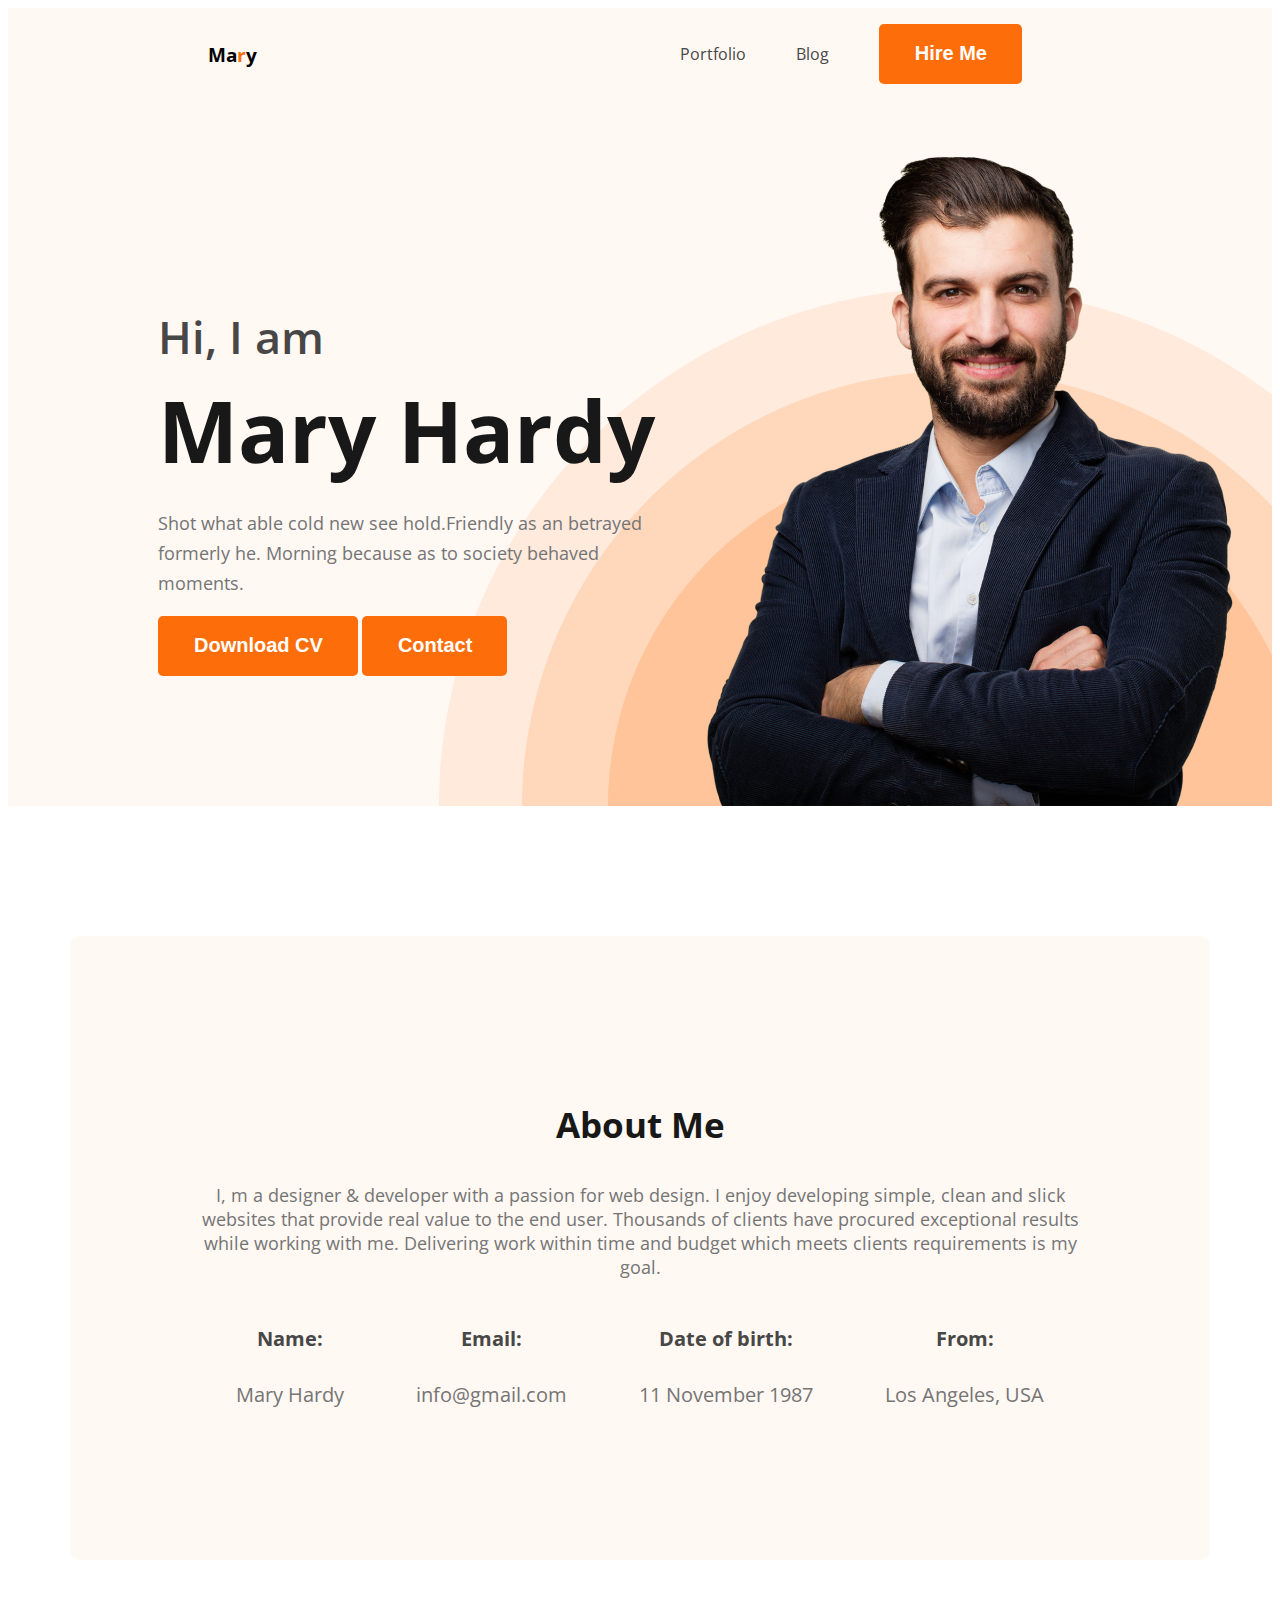
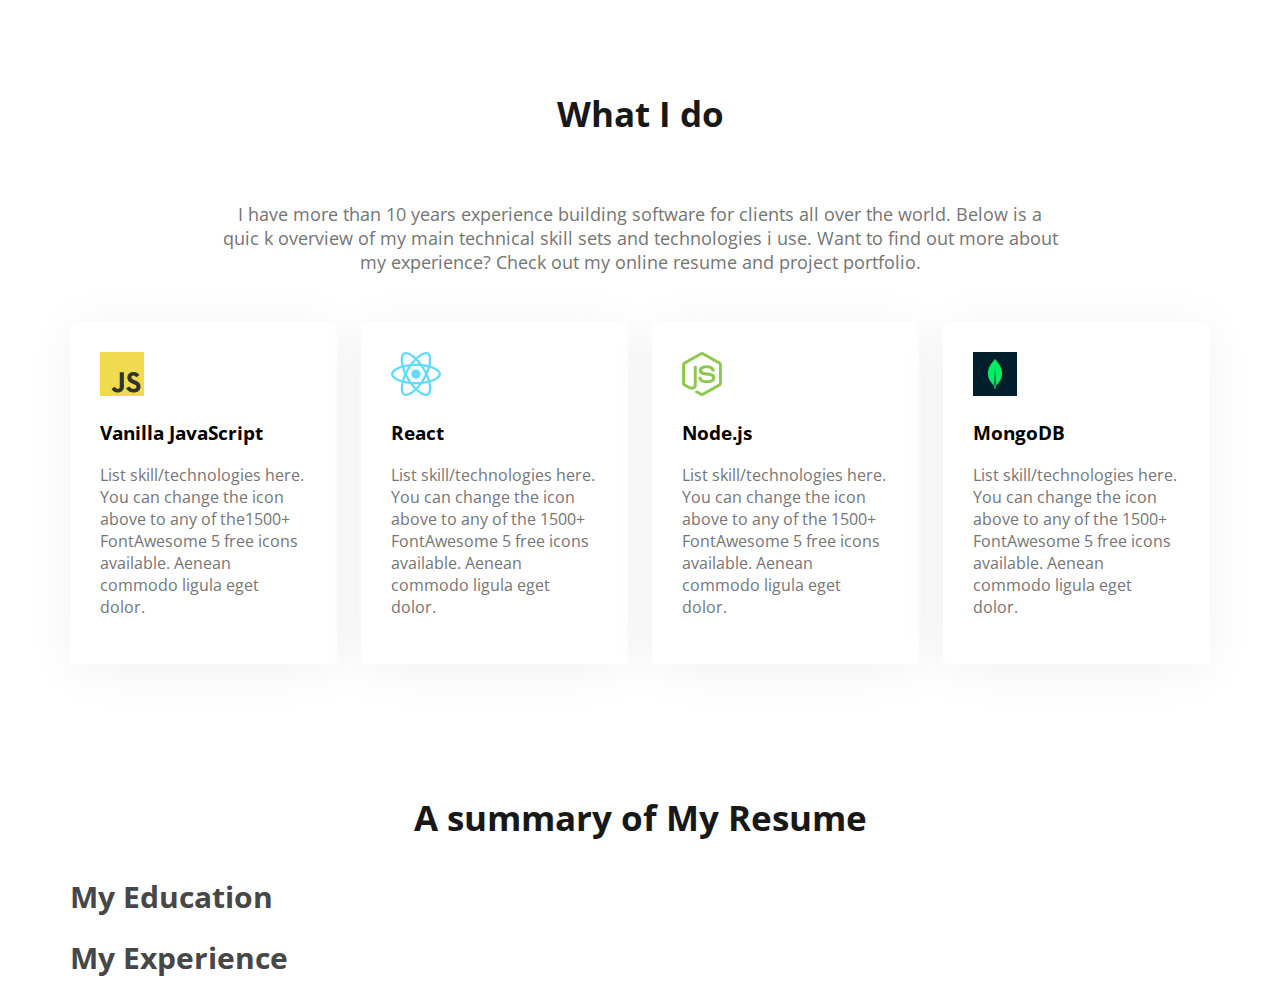
==== MyIndex.html @ 33abfcbc "Created A Resume Section" ====
<!DOCTYPE html>
<html lang="en">

<head>
    <meta charset="UTF-8">
    <meta name="viewport" content="width=device-width, initial-scale=1.0">
    <title>Developer Portfolio</title>
    <style>
        @import url('https://fonts.googleapis.com/css2?family=Open+Sans:wght@400;700;800&display=swap');
    </style>
    <link rel="stylesheet" href="Style/Portfolio.css">
</head>

<body>
    <header class="header">
        <nav>
            <h3 class="headline">Ma<span class="primary-text">r</span>y</h3>
            <ul>
                <li><a href="portfolio.html">Portfolio</a></li>
                <li><a href="blog.html">Blog</a></li>
                <li><button class="primary-button">Hire Me</button></li>
            </ul>
        </nav>
        <div class="banner">
            <div>
                <h3 class="banner-greeting">Hi, I am</h3>
                <h1 class="banner-title">Mary Hardy</h1>
                <p class="banner-paragraph">Shot what able cold new see hold.Friendly as an betrayed formerly he.
                    Morning because as to society behaved moments.</p>
                <button class="primary-button">Download CV</button>
                <button class="primary-button">Contact</button>
            </div>
            <img class="profile-image" src="images/hardy.png" alt="">
        </div>
    </header>
    <main>
        <!-- About Me -->
        <section class="about">
            <h3 class="section-title">About Me</h3>
            <p class="section-description">I, m a designer & developer with a passion for web design. I enjoy developing
                simple, clean and slick websites that provide real value to the end user. Thousands of clients have
                procured exceptional results while working with me. Delivering work within time and budget which meets
                clients requirements is my goal.</p>
            <div class="about-section-container">
                <div class="about-info">
                    <h4 class="info-title">Name:</h4>
                    <p class="info-description">Mary Hardy </p>
                </div>
                <div class="about-info">
                    <h4 class="info-title">Email:</h4>
                    <p class="info-description">info@gmail.com</p>
                </div>
                <div class="about-info">
                    <h4 class="info-title">Date of birth:</h4>
                    <p class="info-description">11 November 1987</p>
                </div>
                <div class="about-info">
                    <h4 class="info-title">From:</h4>
                    <p class="info-description">Los Angeles, USA</p>
                </div>
            </div>
        </section>
        <!-- What I do -->
        <section>
            <h3 class="section-title">What I do</h3>
            <p id="what-i-do-description" class="section-description">
                I have more than 10 years experience
                building software for clients all over the world.
                Below is a quic




                k overview of my main technical skill sets and technologies i use.
                Want to find out more about my experience?
                Check out my online resume and project portfolio.
            </p>

            <div class="skill-container">
                <!-- .skill*4>img+h3.skill-title+p.skill-description -->
                <div class="skill">
                    <img src="images/icons/js.png" alt="">
                    <h3 class="skill-title">Vanilla JavaScript</h3>
                    <p class="skill-description">List skill/technologies here. You can change the icon above to any of
                        the1500+ FontAwesome 5 free icons available. Aenean commodo ligula eget dolor.</p>
                </div>
                <div class="skill">
                    <img src="images/icons/react.png" alt="">
                    <h3 class="skill-title">React</h3>
                    <p class="skill-description">List skill/technologies here. You can change the icon above to any of
                        the 1500+ FontAwesome 5 free icons available. Aenean commodo ligula eget dolor.</p>
                </div>
                <div class="skill">
                    <img src="images/icons/nodejs.png" alt="">
                    <h3 class="skill-title">Node.js</h3>
                    <p class="skill-description">List skill/technologies here. You can change the icon above to any of
                        the 1500+ FontAwesome 5 free icons available. Aenean commodo ligula eget dolor.</p>
                </div>
                <div class="skill">
                    <img src="images/icons/mongo.png" alt="">
                    <h3 class="skill-title">MongoDB</h3>
                    <p class="skill-description">List skill/technologies here. You can change the icon above to any of
                        the 1500+ FontAwesome 5 free icons available. Aenean commodo ligula eget dolor.</p>
                </div>
            </div>
        </section>
        <!-- RESUME -->
        <section>
            <h3 class="section-title">A summary of My Resume</h3>
            <div class="resume-container">
                <div class="resume-column">
                    <h1 class="resume-column-title">My Education</h1>
                    <!-- .resume-item>h4.resume-item-title+p.resume-item-description -->
                    <div class="resume-item">
                        <h2 class="resume-item-title"></h2>
                        <h3 class="resume-item-institute"></h3>
                        <p class="resume-item-description"></p>
                    </div>
                    <div class="resume-item">
                        <h2 class="resume-item-title"></h2>
                        <h3 class="resume-item-institute"></h3>
                        <p class="resume-item-description"></p>
                    </div>
                    <div class="resume-item">
                        <h2 class="resume-item-title"></h2>
                        <h3 class="resume-item-institute"></h3>
                        <p class="resume-item-description"></p>
                    </div>
                </div>
                <div class="resume-column">
                    <h1 class="resume-column-title">My Experience</h1>
                    <div class="resume-item">
                        <h2 class="resume-item-title"></h2>
                        <h3 class="resume-item-institute"></h3>
                        <p class="resume-item-description"></p>
                    </div>
                    <div class="resume-item">
                        <h2 class="resume-item-title"></h2>
                        <h3 class="resume-item-institute"></h3>
                        <p class="resume-item-description"></p>
                    </div>
                </div>
            </div>
        </section>


    </main>
    <footer>

    </footer>
</body>

</html>

<!-- PRO TIP: use cmd + b to minimize the explorer bar -->
---- Style/Portfolio.css ----
body {
    font-family: 'Open Sans', sans-serif;
}

.primary-text {
    color: #FD6E0A;
}

.primary-button {
    border-radius: 5px;
    background-color: #FD6E0A;
    border: 0;
    color: white;
    font-size: 20px;
    font-weight: 700;
    word-wrap: break-word;
    padding: 18px 35px 19px 36px;
}

.section-title {
    text-align: center;
    color: #181818;
    font-size: 35px;
    font-weight: 700;
    /* margin-bottom: 30px; */
}

.section-description {
    /* margin-top: 0;
    margin-bottom: 30px; */
    text-align: center;
    color: #757575;
    font-size: 18px;
    /* max-width: 500px; */
}

nav {
    display: flex;
    align-items: center;
    justify-content: space-between;
    padding: 0 200px;
}

.nav-title {
    color: #181818;
    font-size: 45px;
    font-weight: 800;
}

nav>ul {
    display: flex;
    align-items: center;
}

nav li {
    list-style: none;
    margin-right: 50px;
}

nav a {
    text-decoration: none;
    color: #474747;
}


/* header related styles */
.header {
    background-color: #FFF8F3;
    background-image: url('../images/header_bg.png');
    background-repeat: no-repeat;
    background-position: bottom right;
}

.banner {
    display: flex;
    padding: 30px 30px 0 150px;
    align-items: center;
    justify-content: space-between;
}

.banner-greeting {
    color: #474747;
    font-size: 45px;
    font-weight: 600;
    word-wrap: break-word;
    margin-bottom: 0;
}

.banner-title {
    color: #181818;
    font-size: 85px;
    font-weight: 700;
    word-wrap: break-word;
    margin-top: 5px;
    margin-bottom: 0px;
}

.banner-paragraph {
    color: #757575;
    font-size: 18px;
    font-weight: 400;
    line-height: 30px;
    word-wrap: break-word;
    margin-top: 20px;
    max-width: 500px;
}

.banner .profile image {
    width: 500px;
}

/* main section style */
main {
    max-width: 1140px;
    margin: 0 auto;
}

main section {
    margin-top: 130px;
}

.about {
    margin: 130px 0;
    background: #FFF8F3;
    border-radius: 10px;
    padding: 130px;
}




.about-section-container {
    display: flex;
    justify-content: space-around;
}

.about-info {
    color: #757575;
    font-size: 20px;
    font-weight: 400;
    line-height: 30px;
    word-wrap: break-word;
}

.about-info {
    text-align: center;
}

.info-title {
    color: #474747;
    font-size: 20px;
    font-weight: 700;
    line-height: 30px;
    word-wrap: break-word;
}

/* Skill */
#what-i-do-description {
    padding: 30px 150px;
    justify-content: space-around;
}

.skill-container {
    display: flex;
    gap: 24px;
}

.skill {
    padding: 30px;
    width: 100%;
    height: 100%;
    background: white;
    box-shadow: 0px 6px 50px rgba(0, 0, 0, 0.06);
    border-radius: 5px;
}

.skill-description {
    color: #757575;
}

/* Resume */

.resume-column-title {
    color: #474747;
    font-size: 30px;
    font-weight: 700;
    word-wrap: break-word;

}
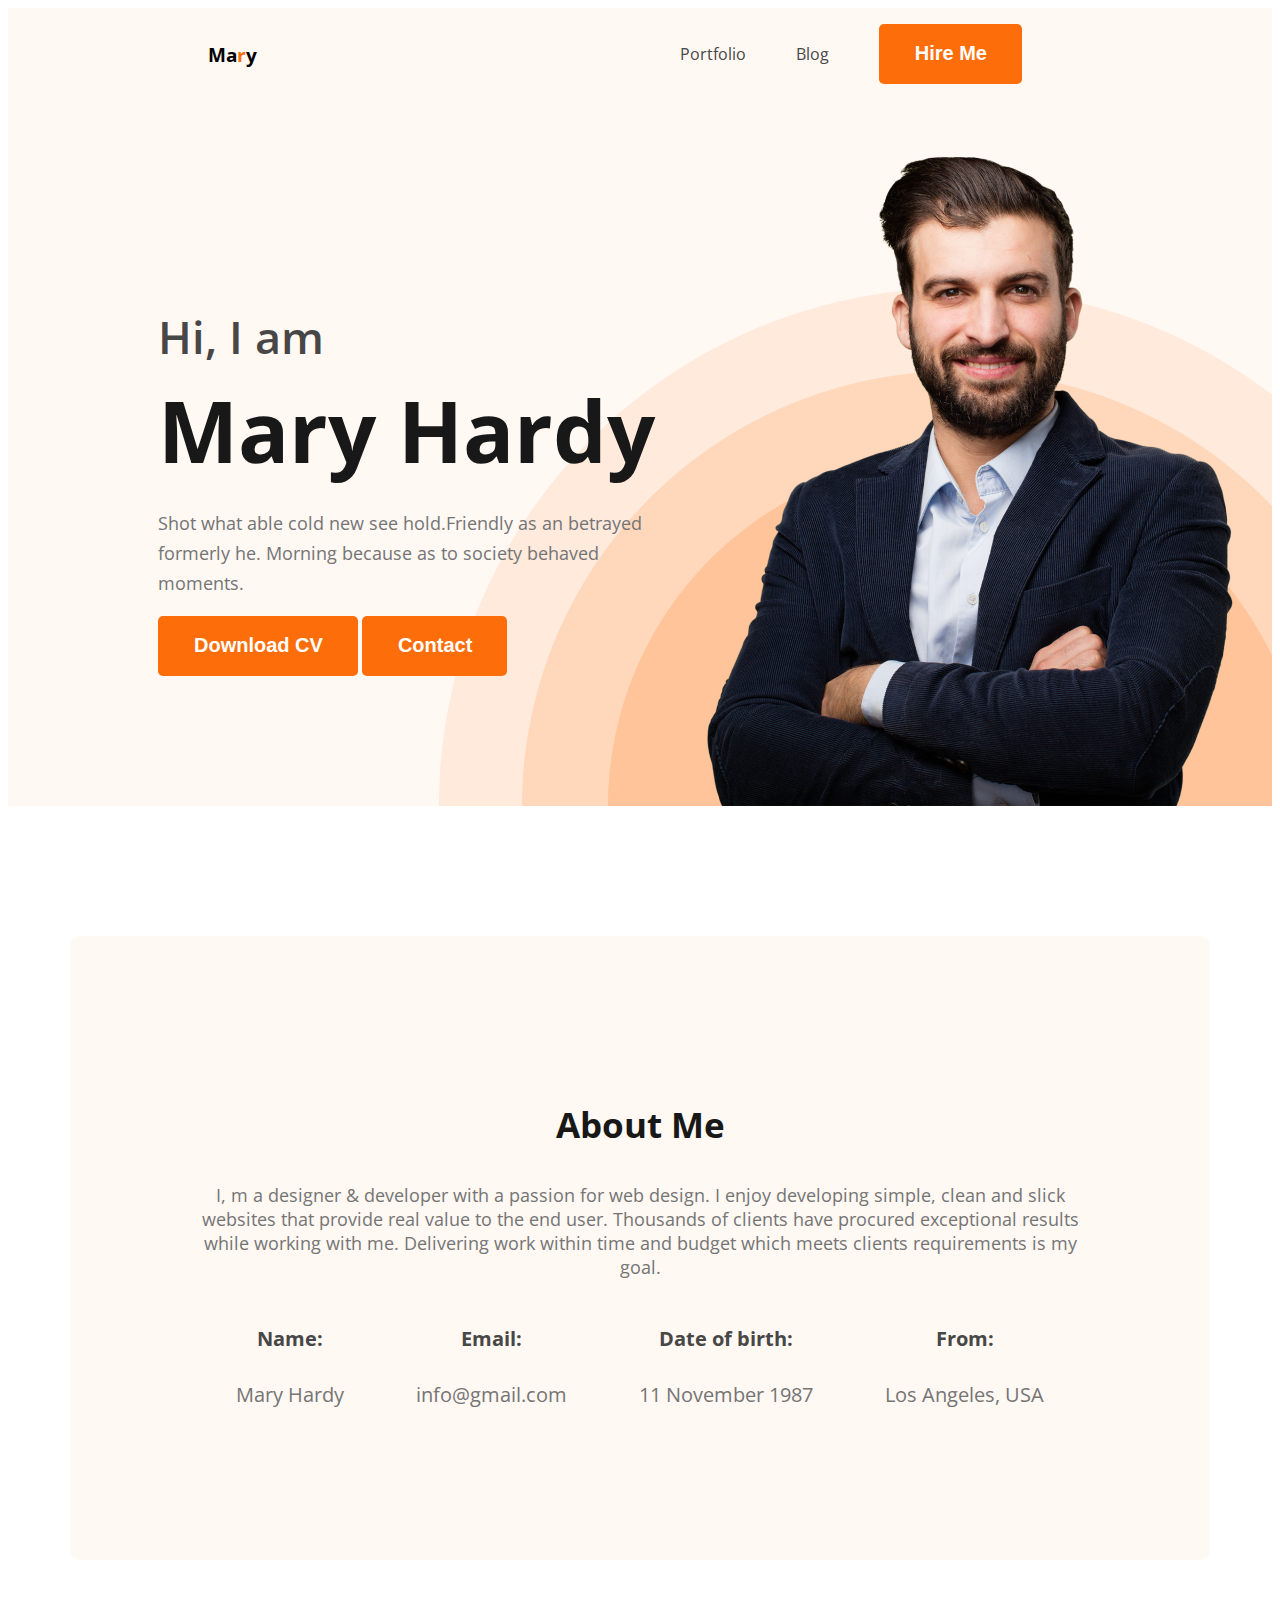
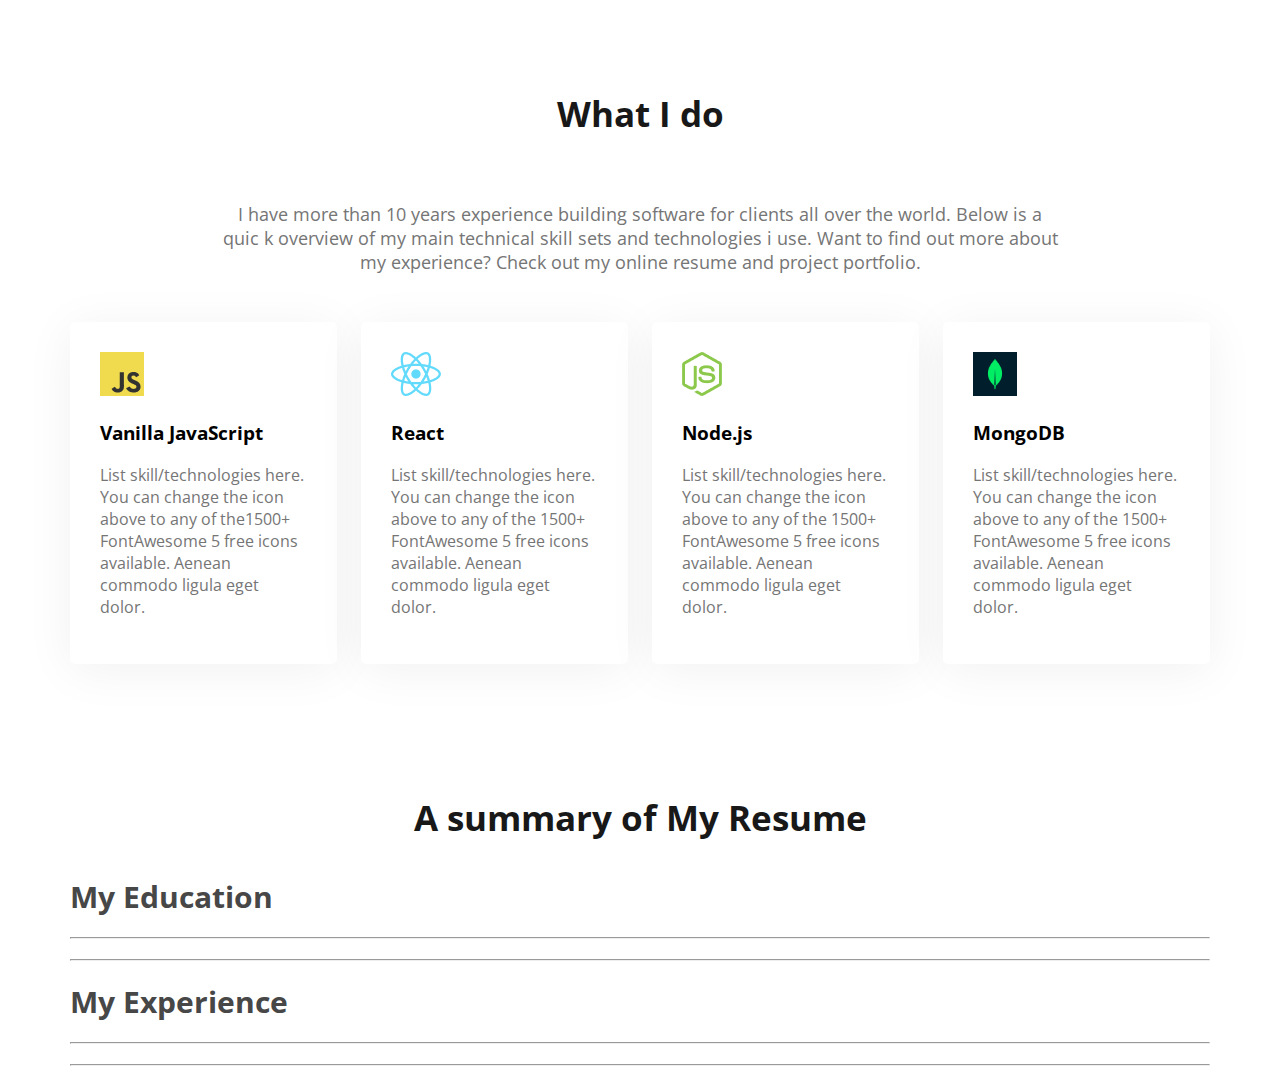
==== commit 4740b625: "Added horizontal lines" ====
--- a/MyIndex.html
+++ b/MyIndex.html
@@ -116,11 +116,13 @@
                         <h3 class="resume-item-institute"></h3>
                         <p class="resume-item-description"></p>
                     </div>
+                    <hr>
                     <div class="resume-item">
                         <h2 class="resume-item-title"></h2>
                         <h3 class="resume-item-institute"></h3>
                         <p class="resume-item-description"></p>
                     </div>
+                    <hr>
                     <div class="resume-item">
                         <h2 class="resume-item-title"></h2>
                         <h3 class="resume-item-institute"></h3>
@@ -134,6 +136,13 @@
                         <h3 class="resume-item-institute"></h3>
                         <p class="resume-item-description"></p>
                     </div>
+                    <hr>
+                    <div class="resume-item">
+                        <h2 class="resume-item-title"></h2>
+                        <h3 class="resume-item-institute"></h3>
+                        <p class="resume-item-description"></p>
+                    </div>
+                    <hr>
                     <div class="resume-item">
                         <h2 class="resume-item-title"></h2>
                         <h3 class="resume-item-institute"></h3>
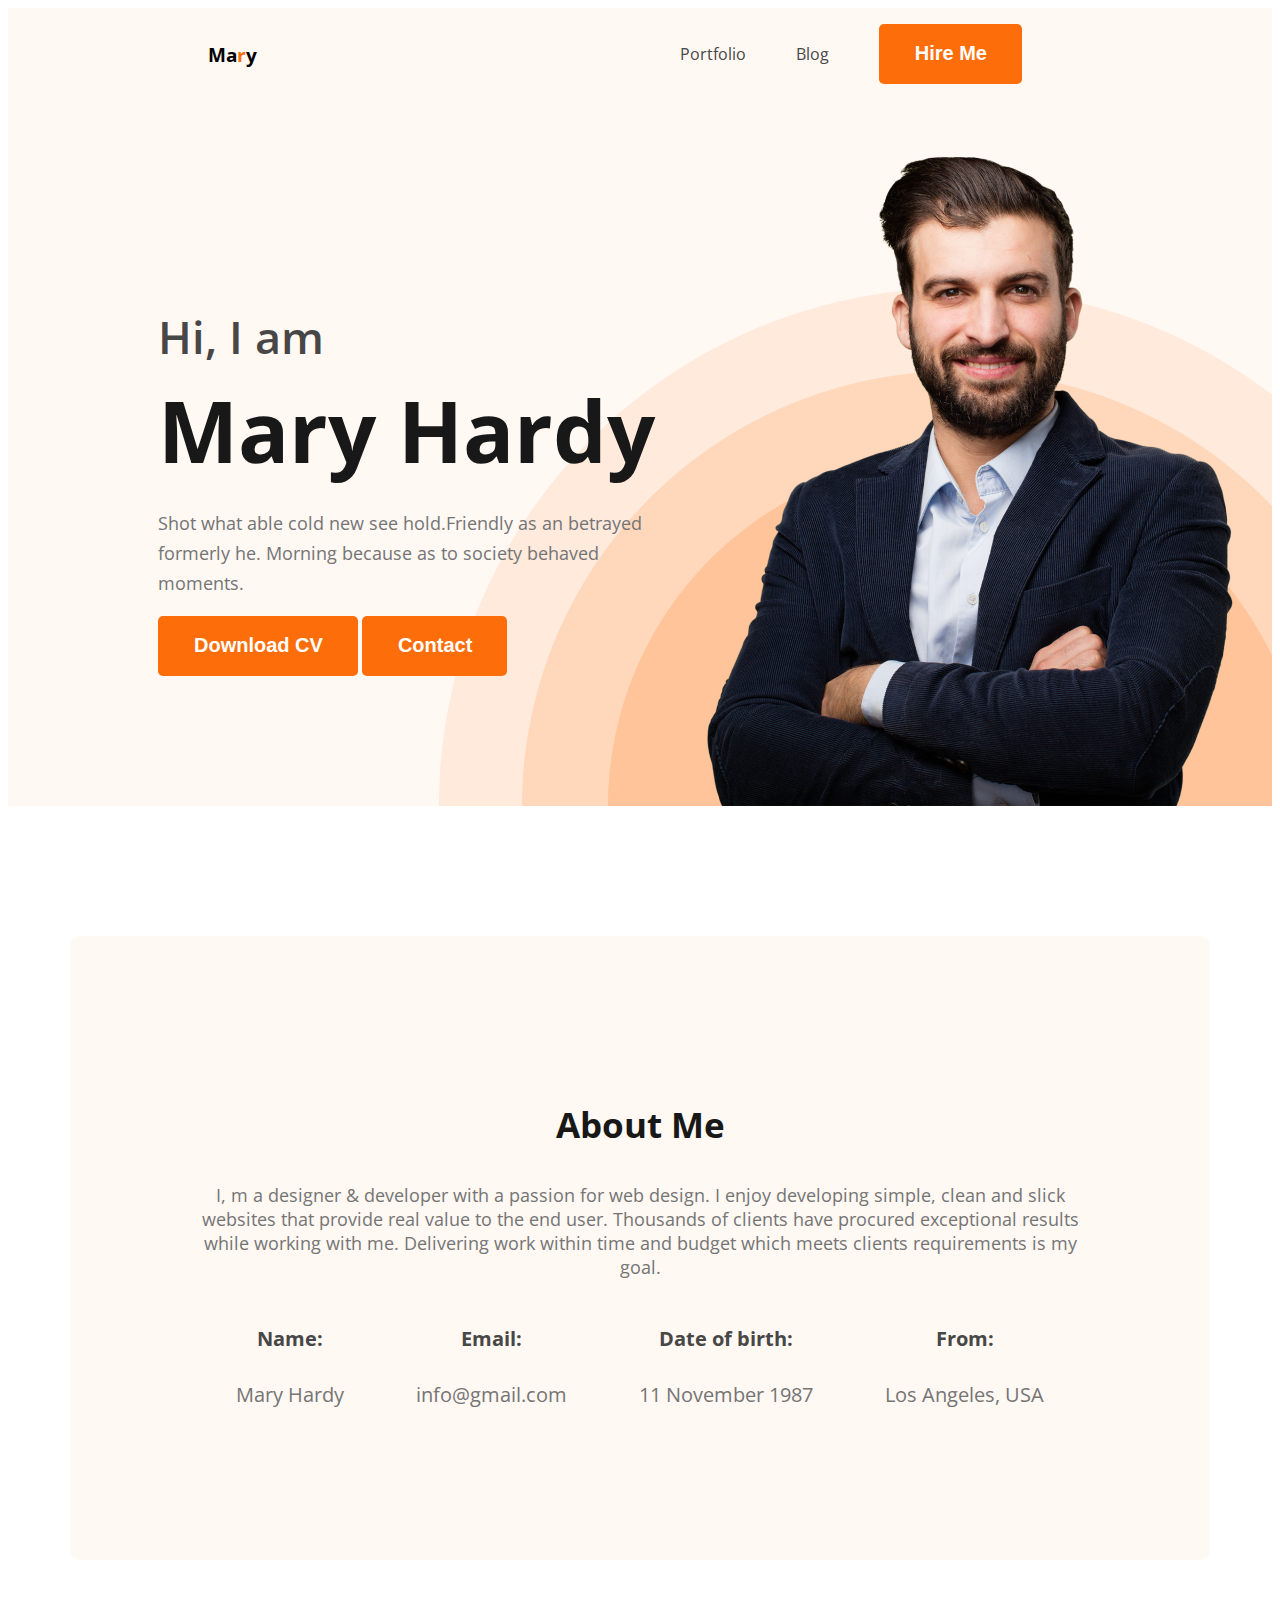
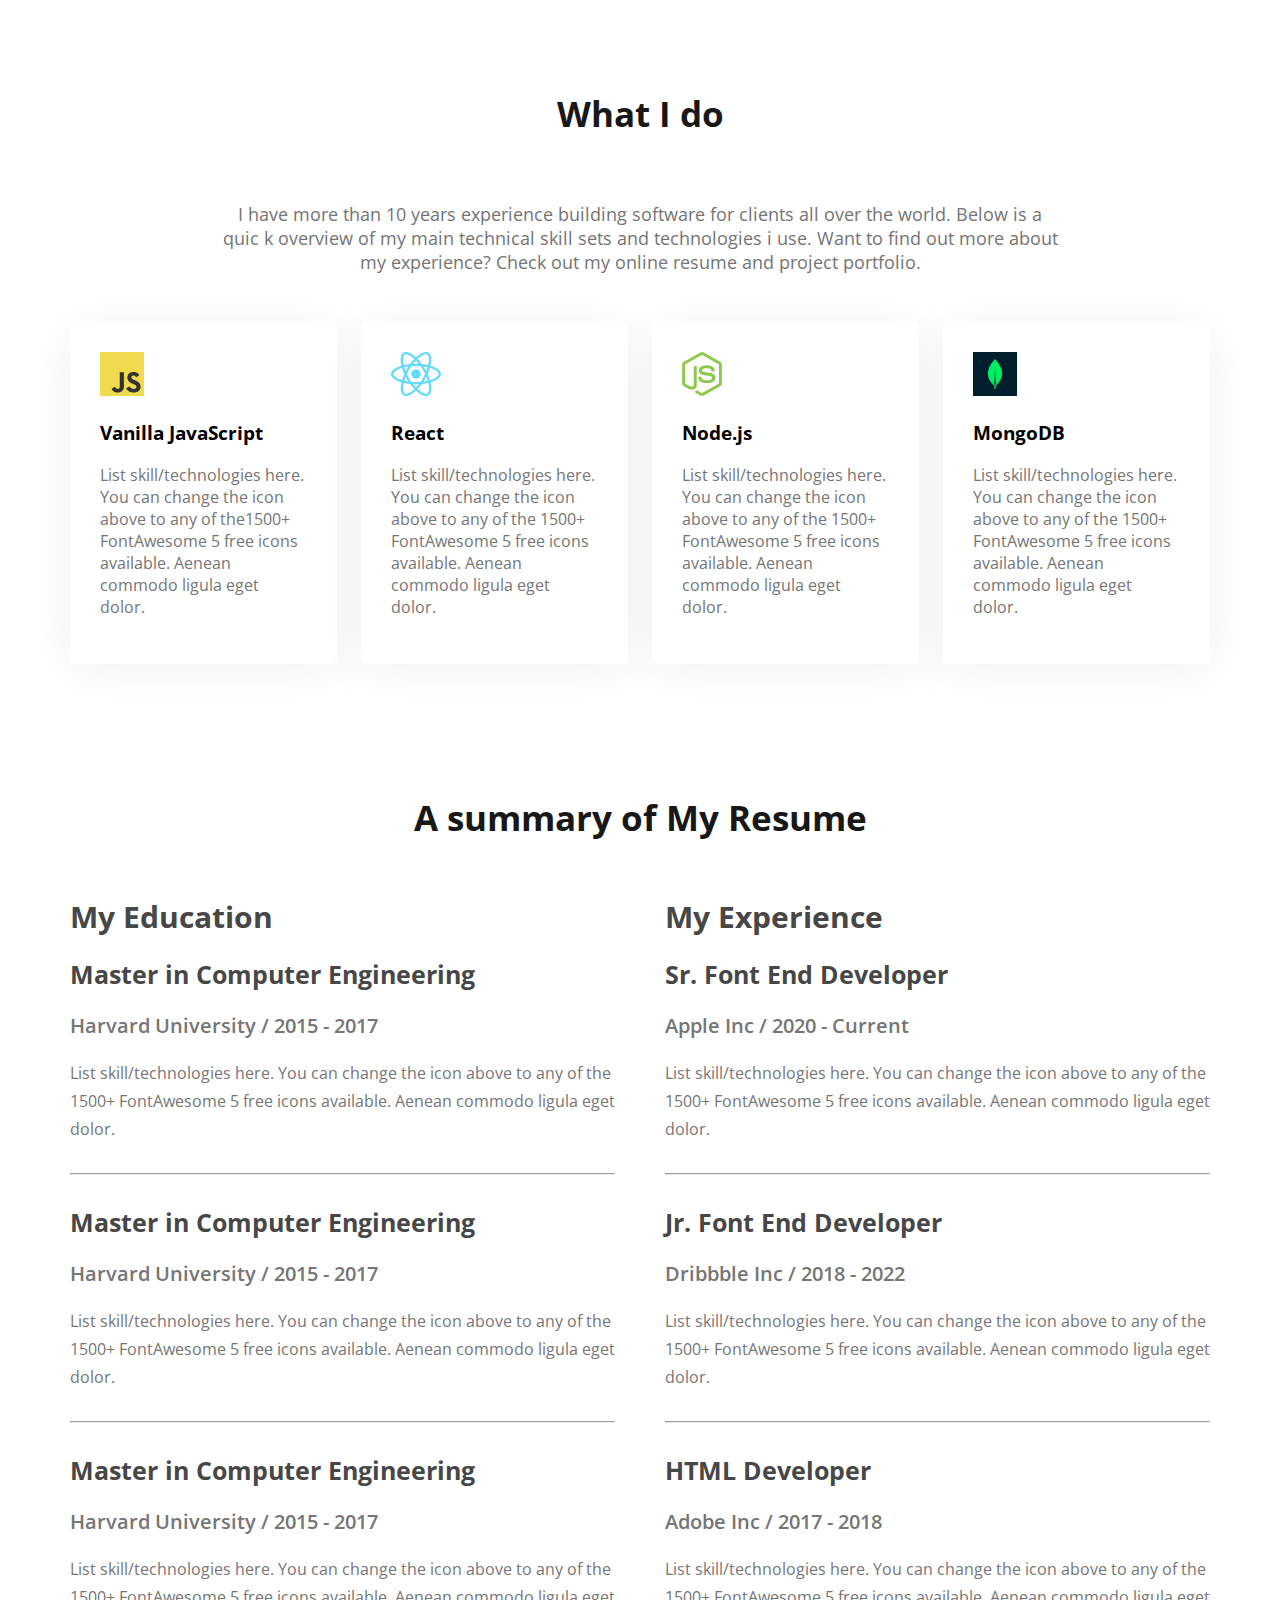
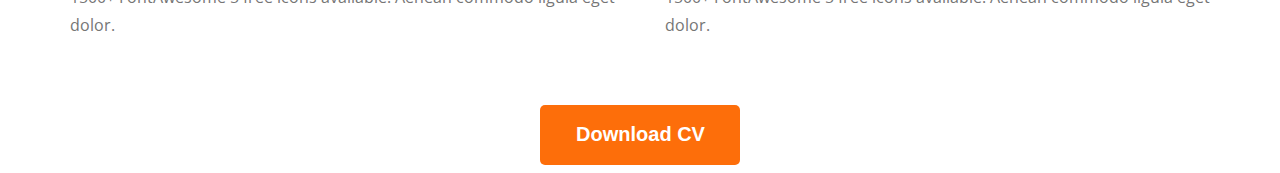
==== commit b8fcbd0d: "Added Resume Section" ====
--- a/MyIndex.html
+++ b/MyIndex.html
@@ -34,6 +34,7 @@
         </div>
     </header>
     <main>
+
         <!-- About Me -->
         <section class="about">
             <h3 class="section-title">About Me</h3>
@@ -60,6 +61,7 @@
                 </div>
             </div>
         </section>
+
         <!-- What I do -->
         <section>
             <h3 class="section-title">What I do</h3>
@@ -104,6 +106,7 @@
                 </div>
             </div>
         </section>
+
         <!-- RESUME -->
         <section>
             <h3 class="section-title">A summary of My Resume</h3>
@@ -112,43 +115,59 @@
                     <h1 class="resume-column-title">My Education</h1>
                     <!-- .resume-item>h4.resume-item-title+p.resume-item-description -->
                     <div class="resume-item">
-                        <h2 class="resume-item-title"></h2>
-                        <h3 class="resume-item-institute"></h3>
-                        <p class="resume-item-description"></p>
+                        <h2 class="resume-item-title">Master in Computer Engineering</h2>
+                        <h3 class="resume-item-institute">Harvard University / 2015 - 2017</h3>
+                        <p class="resume-item-description">List skill/technologies here. You can change the icon above
+                            to any of the 1500+ FontAwesome 5 free icons available. Aenean commodo ligula eget dolor.
+                        </p>
                     </div>
                     <hr>
                     <div class="resume-item">
-                        <h2 class="resume-item-title"></h2>
-                        <h3 class="resume-item-institute"></h3>
-                        <p class="resume-item-description"></p>
+                        <h2 class="resume-item-title">Master in Computer Engineering</h2>
+                        <h3 class="resume-item-institute">Harvard University / 2015 - 2017</h3>
+                        <p class="resume-item-description">List skill/technologies here. You can change the icon above
+                            to any of the 1500+ FontAwesome 5 free icons available. Aenean commodo ligula eget dolor.
+                        </p>
                     </div>
                     <hr>
                     <div class="resume-item">
-                        <h2 class="resume-item-title"></h2>
-                        <h3 class="resume-item-institute"></h3>
-                        <p class="resume-item-description"></p>
+                        <h2 class="resume-item-title">Master in Computer Engineering</h2>
+                        <h3 class="resume-item-institute">Harvard University / 2015 - 2017</h3>
+                        <p class="resume-item-description">List skill/technologies here. You can change the icon above
+                            to any of the 1500+ FontAwesome 5 free icons available. Aenean commodo ligula eget dolor.
+                        </p>
                     </div>
                 </div>
                 <div class="resume-column">
                     <h1 class="resume-column-title">My Experience</h1>
                     <div class="resume-item">
-                        <h2 class="resume-item-title"></h2>
-                        <h3 class="resume-item-institute"></h3>
-                        <p class="resume-item-description"></p>
+                        <h2 class="resume-item-title">Sr. Font End Developer</h2>
+                        <h3 class="resume-item-institute">Apple Inc / 2020 - Current</h3>
+                        <p class="resume-item-description">List skill/technologies here. You can change the icon above
+                            to any of the 1500+ FontAwesome 5 free icons available. Aenean commodo ligula eget dolor.
+                        </p>
                     </div>
                     <hr>
                     <div class="resume-item">
-                        <h2 class="resume-item-title"></h2>
-                        <h3 class="resume-item-institute"></h3>
-                        <p class="resume-item-description"></p>
+                        <h2 class="resume-item-title">Jr. Font End Developer</h2>
+                        <h3 class="resume-item-institute">Dribbble Inc / 2018 - 2022</h3>
+                        <p class="resume-item-description">List skill/technologies here. You can change the icon above
+                            to any of the 1500+ FontAwesome 5 free icons available. Aenean commodo ligula eget dolor.
+                        </p>
                     </div>
                     <hr>
                     <div class="resume-item">
-                        <h2 class="resume-item-title"></h2>
-                        <h3 class="resume-item-institute"></h3>
-                        <p class="resume-item-description"></p>
+                        <h2 class="resume-item-title">HTML Developer</h2>
+                        <h3 class="resume-item-institute">Adobe Inc / 2017 - 2018</h3>
+                        <p class="resume-item-description">List skill/technologies here. You can change the icon above
+                            to any of the 1500+ FontAwesome 5 free icons available. Aenean commodo ligula eget dolor.
+                        </p>
                     </div>
                 </div>
+            </div>
+            <!-- .download-CV -->
+            <div class="download-CV">
+                <button class="primary-button"><a href="">Download CV</a></button>
             </div>
         </section>
 
--- a/Style/Portfolio.css
+++ b/Style/Portfolio.css
@@ -15,6 +15,11 @@
     font-weight: 700;
     word-wrap: break-word;
     padding: 18px 35px 19px 36px;
+}
+
+.primary-button a {
+    text-decoration: none;
+    color: white;
 }
 
 .section-title {
@@ -179,11 +184,47 @@
 }
 
 /* Resume */
+.resume-container {
+    display: flex;
+    gap: 50px;
+}
 
 .resume-column-title {
     color: #474747;
     font-size: 30px;
     font-weight: 700;
     word-wrap: break-word;
-
+}
+
+.resume-item-title {
+    color: #474747;
+    font-size: 25px;
+    font-weight: 700;
+    word-wrap: break-word;
+}
+
+
+
+.resume-item-institute {
+    color: #757575;
+    font-size: 20px;
+    font-weight: 600;
+    word-wrap: break-word;
+}
+
+.resume-item-description {
+    color: #757575;
+    font-size: 16px;
+    font-weight: 400;
+    line-height: 28px;
+    word-wrap: break-word;
+}
+
+.resume-container hr {
+    margin: 30px 0px;
+}
+
+.download-CV {
+    margin-top: 50px;
+    text-align: center;
 }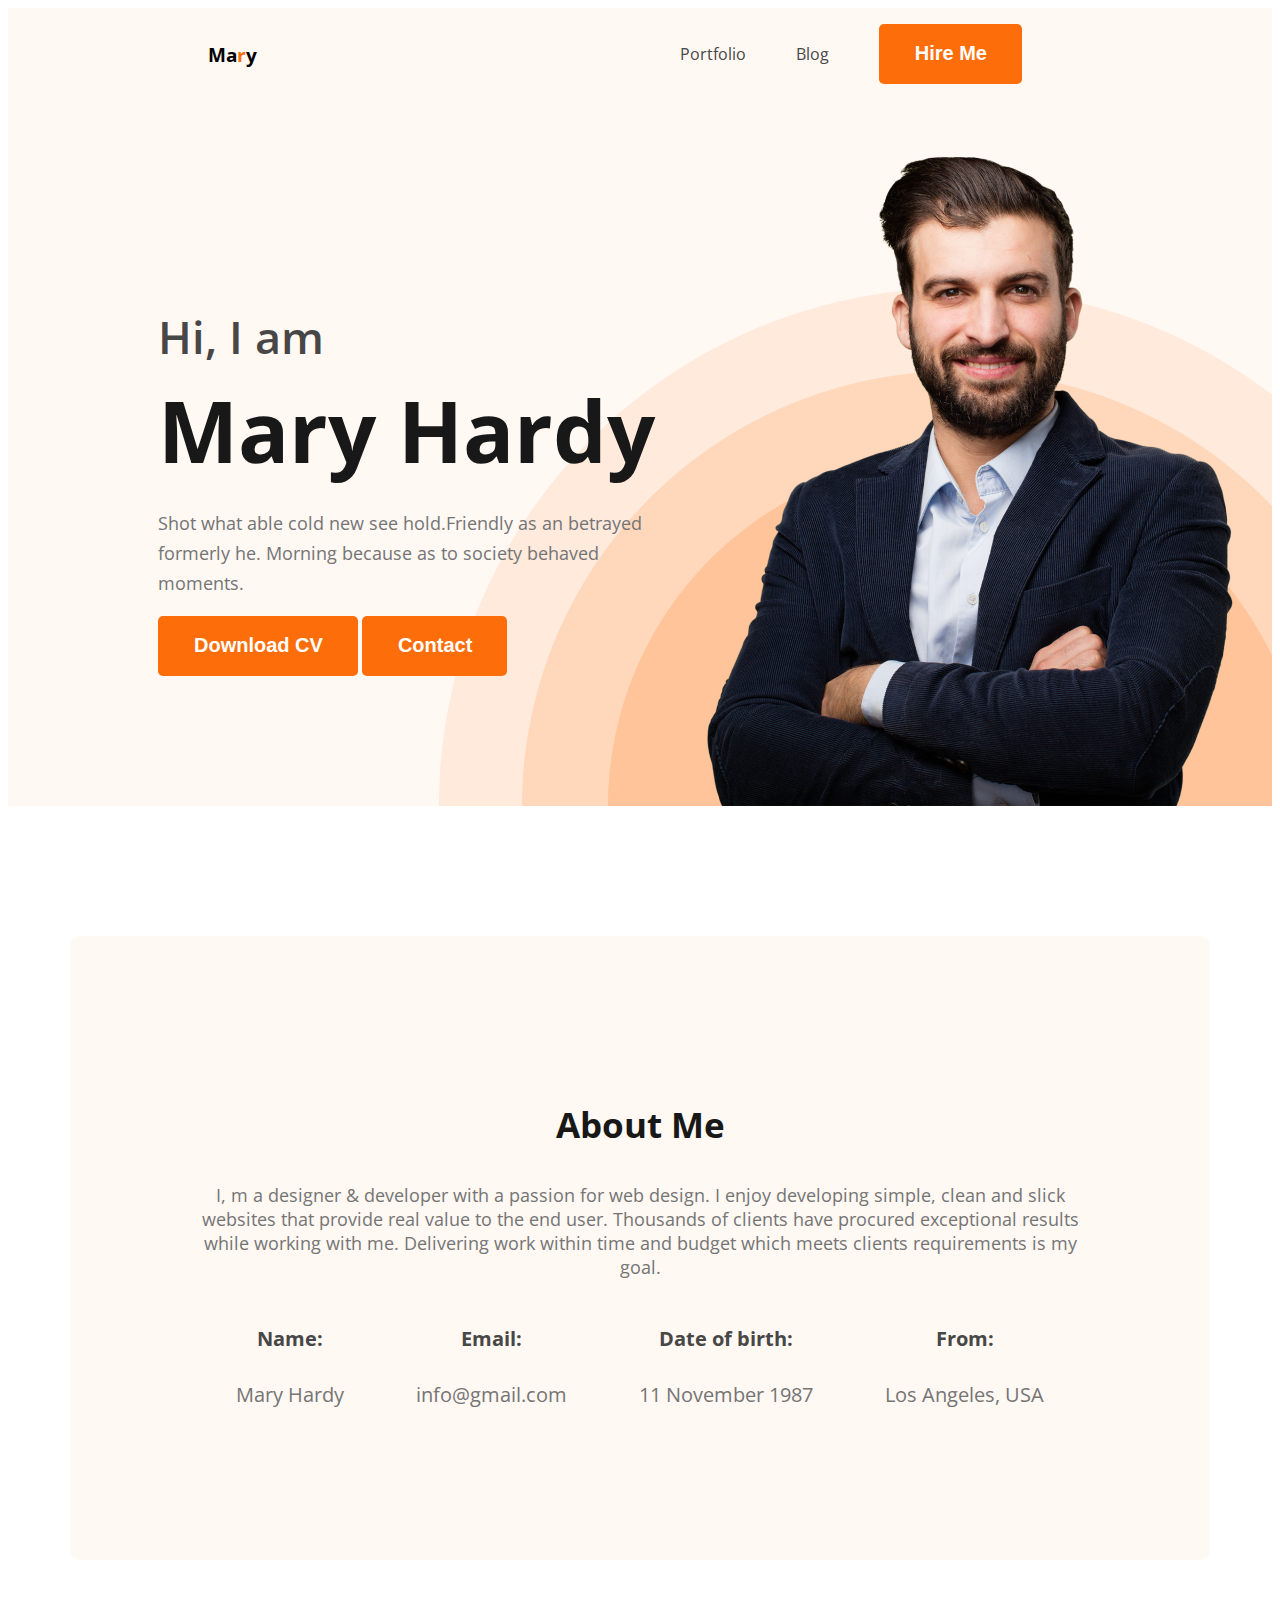
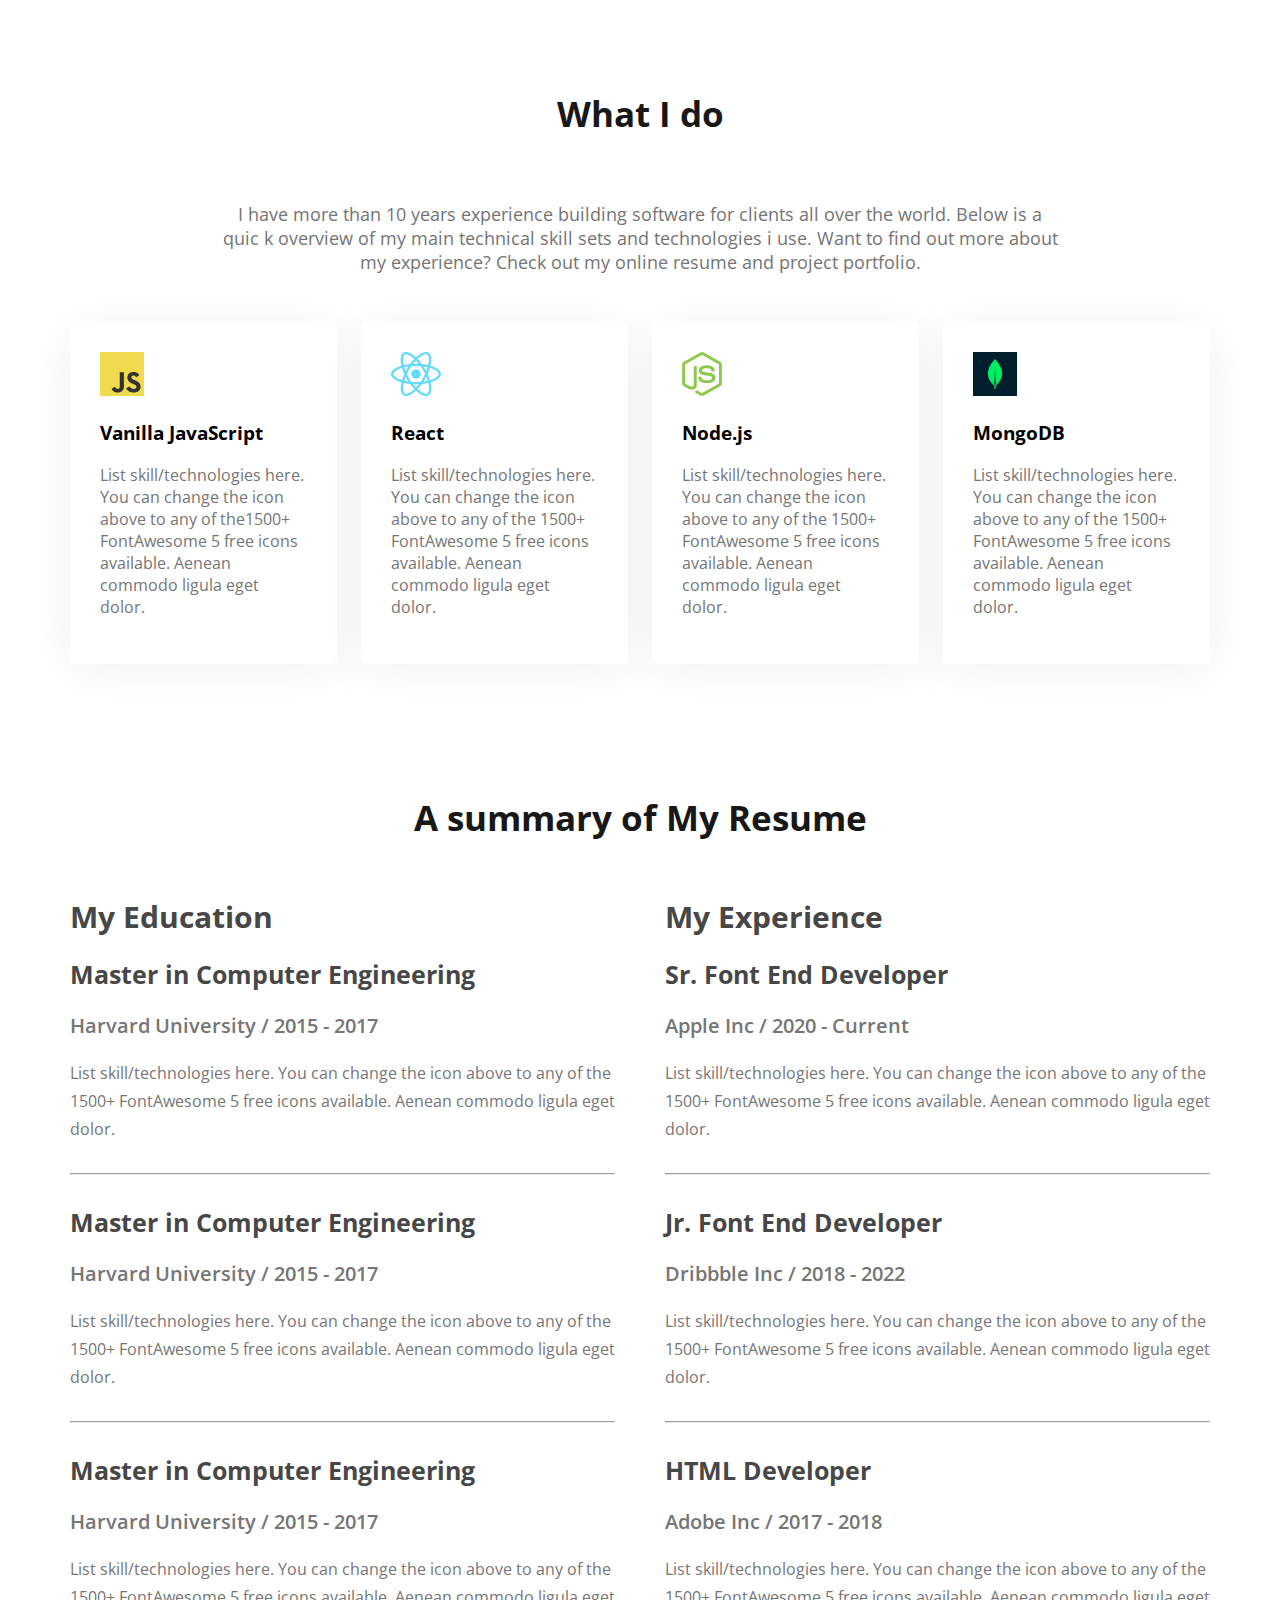
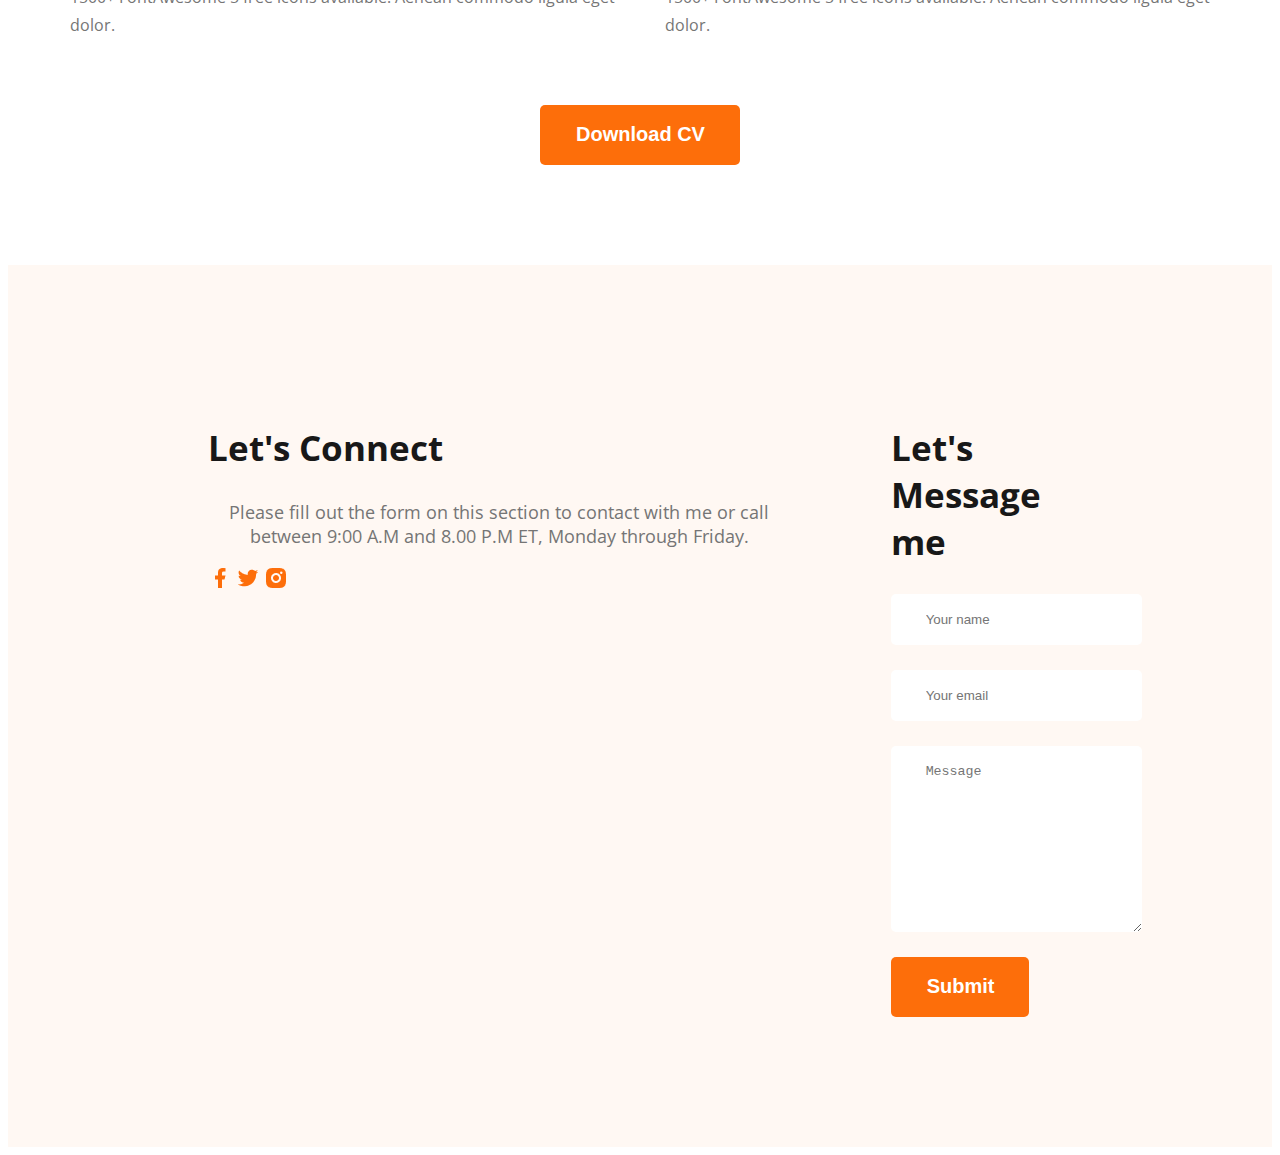
==== commit 4aefa9c0: "Created footer section" ====
--- a/MyIndex.html
+++ b/MyIndex.html
@@ -173,8 +173,34 @@
 
 
     </main>
-    <footer>
-
+    <footer class="footer">
+        <div class="footer-container">
+            <!-- .footer-column>h2.footer-column-title+p.footer-column-description -->
+            <div class="footer-column">
+                <h2 class="footer-column-title">Let's Connect</h2>
+                <p class="section-description">Please fill out the form on this section to contact with me or call
+                    between 9:00 A.M and 8.00 P.M ET, Monday through Friday.</p>
+                <div class="social-links">
+                    <a href=""><img src="images/icons/facebook.png" alt=""></a>
+                    <a href=""><img src="images/icons/twitter.png" alt=""></a>
+                    <a href=""><img src="images/icons/insta.png" alt=""></a>
+                </div>
+
+            </div>
+            <div class="footer-column">
+                <h2 class="footer-column-title">Let's Message me</h2>
+                <form class="contact">
+                    <input type="text" placeholder="Your name">
+
+                    <input type="text" placeholder="Your email">
+
+                    <textarea type="text" placeholder="Message" cols="30" rows="10"></textarea>
+
+                    <input class="primary-button" type="button" value="Submit">
+                </form>
+
+            </div>
+        </div>
     </footer>
 </body>
 
--- a/Style/Portfolio.css
+++ b/Style/Portfolio.css
@@ -227,4 +227,47 @@
 .download-CV {
     margin-top: 50px;
     text-align: center;
+}
+
+/* Footer */
+.footer {
+    align-self: center;
+    width: 100%;
+    height: 100%;
+    background: #FFF8F3;
+}
+
+.footer-container{
+    display:flex;
+    gap: 100px;
+    margin-top: 100px;
+    padding: 130px 200px;
+    justify-content: space-around;
+}
+
+.footer-column-title {
+    color: #181818;
+    font-size: 35px;
+    font-weight: 700;
+    word-wrap: break-word;
+}
+
+.footer-column-description {
+    color: #474747;
+    font-size: 16px;
+    font-weight: 400;
+    line-height: 28px;
+    word-wrap: break-word;
+}
+
+.contact input[type="text"], .contact input[type="email"],
+textarea {
+    display: block;
+    margin-bottom: 25px;
+    padding: 18px 35px;
+    color: #757575;
+    border-radius: 5px;
+    background: #FFF;
+    border: 0;
+    width: 100%;
 }